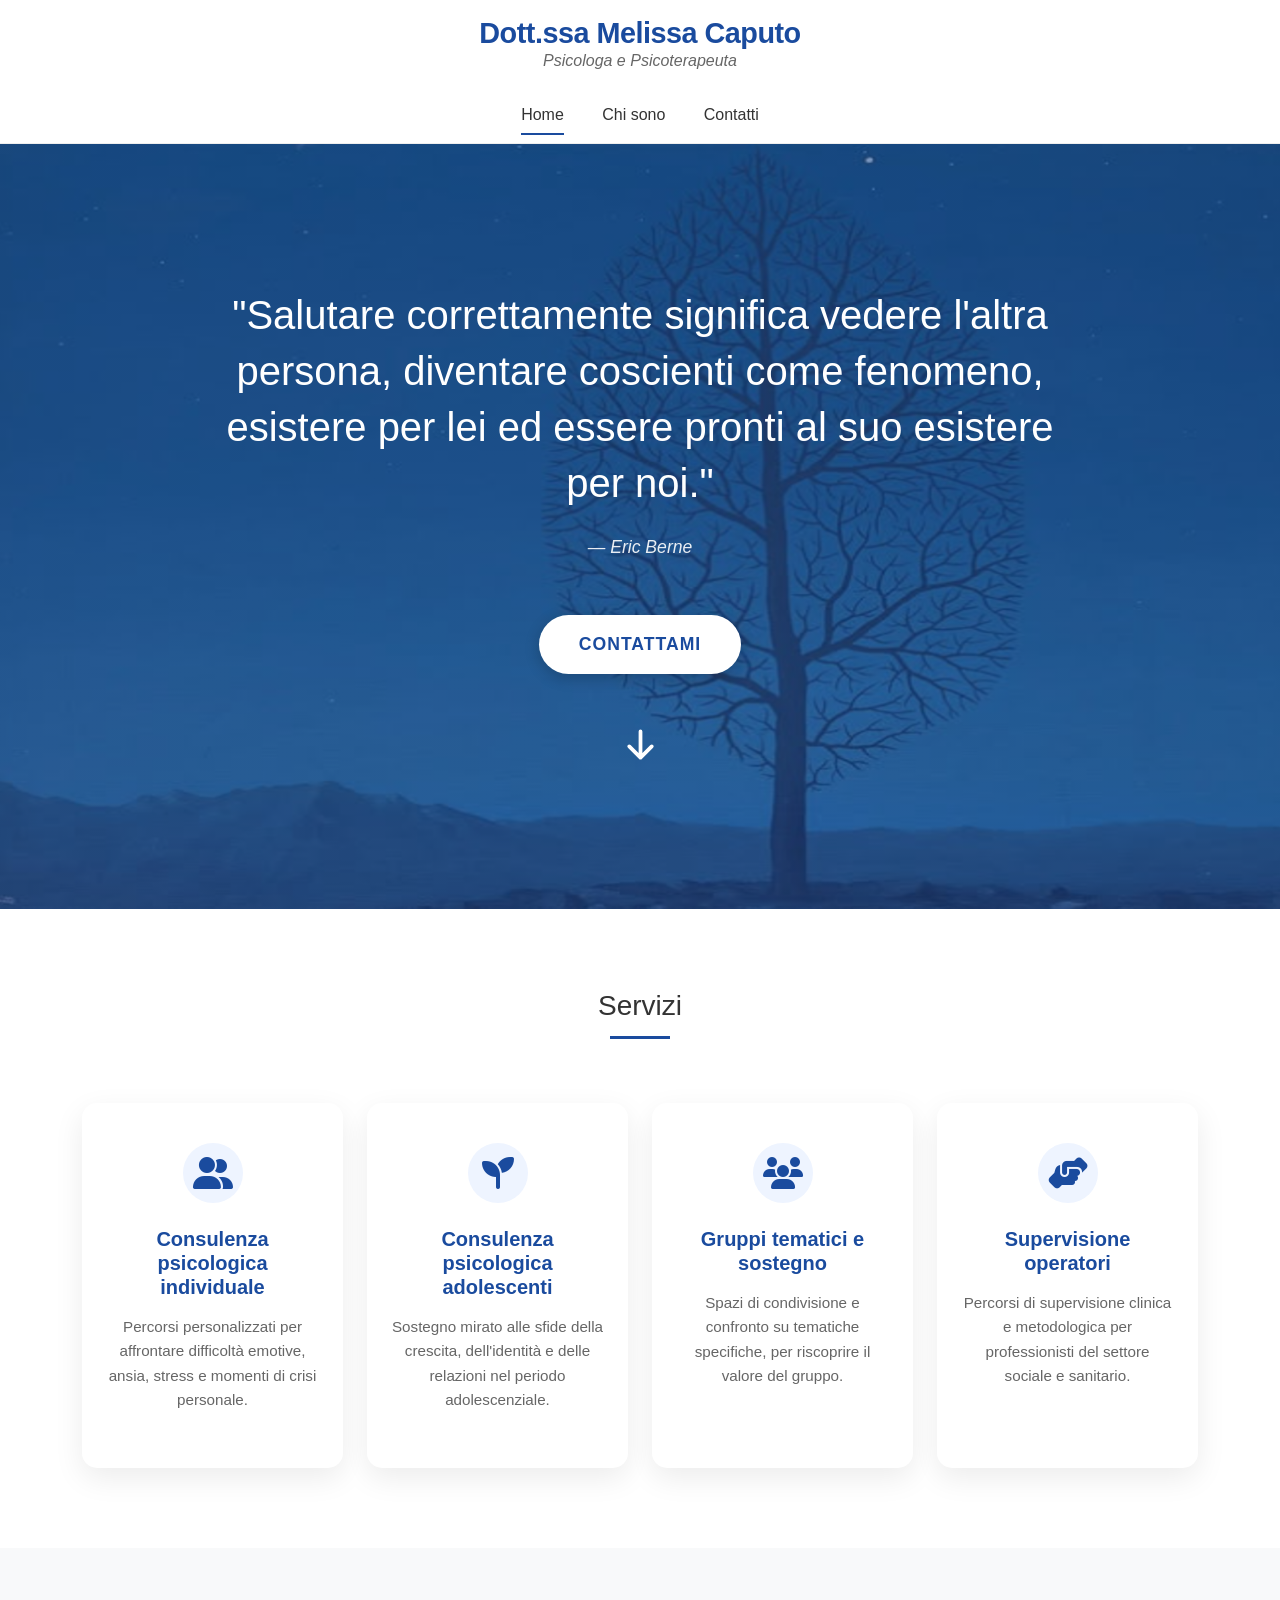
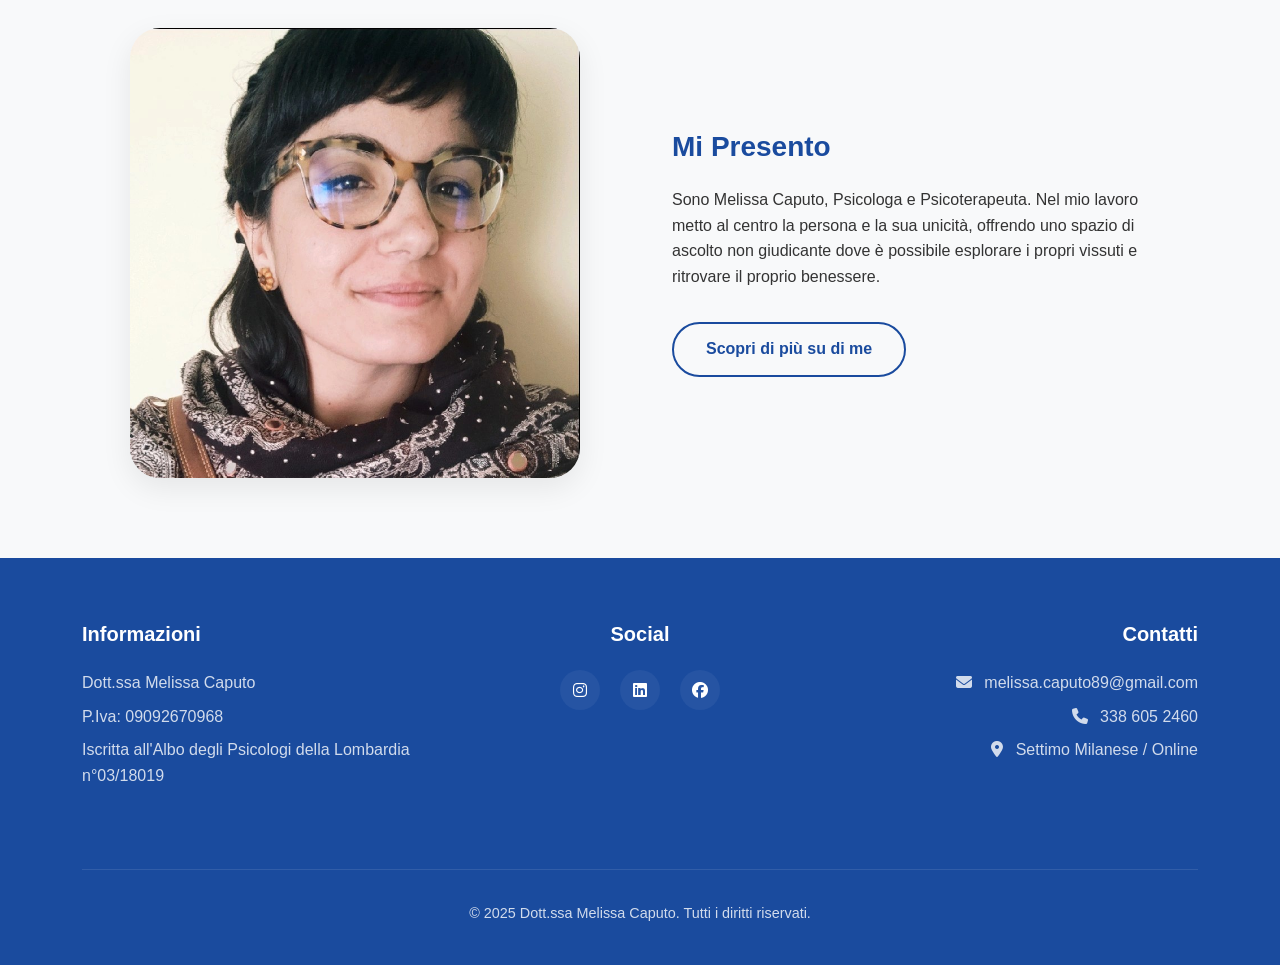
==== index.html @ 81faf16d "Add files via upload" ====
<!DOCTYPE html>
<html lang="it">
<head>
    <meta charset="UTF-8">
    <meta name="viewport" content="width=device-width, initial-scale=1.0">
    <title>Dott.ssa Melissa Caputo | Psicologa e Psicoterapeuta</title>

    <!-- Google Fonts (Opzionale, ma consigliato per un look professionale) -->
    <link rel="preconnect" href="https://fonts.googleapis.com">
    <link rel="preconnect" href="https://fonts.gstatic.com" crossorigin>
    <link href="https://fonts.googleapis.com/css2?family=Playfair+Display:ital,wght@0,400..900;1,400..900&family=Plus+Jakarta+Sans:ital,wght@0,200..800;1,200..800&display=swap" rel="stylesheet">

    <!-- Bootstrap CSS -->
    <link href="https://cdn.jsdelivr.net/npm/bootstrap@5.3.0/dist/css/bootstrap.min.css" rel="stylesheet">
    <!-- Font Awesome -->
    <link rel="stylesheet" href="https://cdnjs.cloudflare.com/ajax/libs/font-awesome/6.5.1/css/all.min.css">

    <!-- CSS personalizzato -->
    <link rel="stylesheet" href="css/style.css">
</head>
<body>

<header>
    <div class="container">
        <div class="navbar-brand-container text-center">
            <h2>Dott.ssa Melissa Caputo</h2>
            <h5><i>Psicologa e Psicoterapeuta</i></h5>
        </div>
    </div>
    <nav class="navbar navbar-expand-lg navbar-light">
        <div class="container justify-content-center">
            <button class="navbar-toggler" type="button" data-bs-toggle="collapse" data-bs-target="#navbarNav">
                <span class="navbar-toggler-icon"></span>
            </button>
            <div class="collapse navbar-collapse justify-content-center" id="navbarNav">
                <ul class="navbar-nav">
                    <li class="nav-item"><a class="nav-link active" href="index.html">Home</a></li>
                    <li class="nav-item"><a class="nav-link" href="chi_sono.html">Chi sono</a></li>
                    <li class="nav-item"><a class="nav-link" href="contatti.html">Contatti</a></li>
                </ul>
            </div>
        </div>
    </nav>
</header>

<main>
    <!-- Hero Section -->
    <section class="hero m-0 p-0">
        <div class="hero-content fade-in">
            <h2>
                "Salutare correttamente significa vedere l'altra persona, diventare coscienti come fenomeno, esistere per lei ed essere pronti al suo esistere per noi."
                <span class="citazione">— Eric Berne</span>
            </h2>
            <a href="mailto:melissa.caputo89@gmail.com" id="myButton" class="btn btn-primary mt-4">Contattami</a>
            
            <div class="scroll-arrow pt-5">
                <svg width="45" height="45" viewBox="0 0 24 24">
                    <path d="M12 5v14m0 0l-6-6m6 6l6-6" stroke="currentColor" stroke-width="2" stroke-linecap="round" stroke-linejoin="round"/>
                </svg>
            </div>
        </div>
    </section>

    <!-- Sezione Servizi -->
    <section id="servizi" class="container">
        <h3 class="section-title">Servizi</h3>
        <div class="row g-4">
            <div class="col-md-3">
                <div class="custom-card">
                    <div class="card-icon">
                        <i class="fas fa-user-friends fa-2x text-primary" style="color: var(--primary-blue) !important;"></i>
                    </div>
                    <h5>Consulenza psicologica individuale</h5>
                    <p>Percorsi personalizzati per affrontare difficoltà emotive, ansia, stress e momenti di crisi personale.</p>
                </div>
            </div>
            <div class="col-md-3">
                <div class="custom-card">
                    <div class="card-icon">
                        <i class="fas fa-seedling fa-2x text-primary" style="color: var(--primary-blue) !important;"></i>
                    </div>
                    <h5>Consulenza psicologica adolescenti</h5>
                    <p>Sostegno mirato alle sfide della crescita, dell'identità e delle relazioni nel periodo adolescenziale.</p>
                </div>
            </div>
            <div class="col-md-3">
                <div class="custom-card">
                    <div class="card-icon">
                        <i class="fas fa-users fa-2x text-primary" style="color: var(--primary-blue) !important;"></i>
                    </div>
                    <h5>Gruppi tematici e sostegno</h5>
                    <p>Spazi di condivisione e confronto su tematiche specifiche, per riscoprire il valore del gruppo.</p>
                </div>
            </div>
            <div class="col-md-3">
                <div class="custom-card">
                    <div class="card-icon">
                        <i class="fas fa-hands-helping fa-2x text-primary" style="color: var(--primary-blue) !important;"></i>
                    </div>
                    <h5>Supervisione operatori</h5>
                    <p>Percorsi di supervisione clinica e metodologica per professionisti del settore sociale e sanitario.</p>
                </div>
            </div>
        </div>
    </section>

    <!-- Sezione Presentazione -->
    <section class="bg-light">
        <div class="container">
            <div class="row align-items-center">
                <div class="col-lg-6 intro-img-container text-center mb-5 mb-lg-0">
                    <img src="img/foto.jpeg" class="foto" alt="Dott.ssa Melissa Caputo">
                </div>
                <div class="col-lg-6 intro-content">
                    <h3>Mi Presento</h3>
                    <p>Sono Melissa Caputo, Psicologa e Psicoterapeuta. Nel mio lavoro metto al centro la persona e la sua unicità, offrendo uno spazio di ascolto non giudicante dove è possibile esplorare i propri vissuti e ritrovare il proprio benessere.</p>
                    <a id="chiSono" href="chi_sono.html" class="mt-3">Scopri di più su di me</a>
                </div>
            </div>
        </div>
    </section>
</main>

<footer>
    <div class="container">
        <div class="row">
            <div class="col-md-4 mb-4">
                <h5>Informazioni</h5>
                <p>Dott.ssa Melissa Caputo</p>
                <p>P.Iva: 09092670968</p>
                <p>Iscritta all'Albo degli Psicologi della Lombardia n°03/18019</p>
            </div>
            <div class="col-md-4 mb-4 text-center">
                <h5>Social</h5>
                <div class="social-icons">
                    <a href="https://www.instagram.com/lapsicologanelblu" target="_blank"><i class="fab fa-instagram"></i></a>
                    <a href="https://www.linkedin.com/in/melissacaputo/" target="_blank"><i class="fab fa-linkedin"></i></a>
                    <a href="#" target="_blank"><i class="fab fa-facebook"></i></a>
                </div>
            </div>
            <div class="col-md-4 mb-4 text-md-end">
                <h5>Contatti</h5>
                <p><i class="fas fa-envelope me-2"></i> melissa.caputo89@gmail.com</p>
                <p><i class="fas fa-phone me-2"></i> 338 605 2460</p>
                <p><i class="fas fa-map-marker-alt me-2"></i> Settimo Milanese / Online</p>
            </div>
        </div>
        <div class="footer-bottom text-center">
            <p>&copy; 2025 Dott.ssa Melissa Caputo. Tutti i diritti riservati.</p>
        </div>
    </div>
</footer>

<script src="https://cdn.jsdelivr.net/npm/bootstrap@5.3.0/dist/js/bootstrap.bundle.min.js"></script>
<script src="js/script.js"></script>
</body>
</html>
---- css/style.css ----
/* 
    Progetto: Sito Dott.ssa Melissa Caputo
    Stile: Moderno, Professionale, Accogliente
*/

:root {
    --primary-blue: #1A4B9E;
    --secondary-blue: #133a7c;
    --accent-blue: #eef4ff;
    --text-dark: #333333;
    --text-light: #666666;
    --white: #ffffff;
    --transition: all 0.3s ease;
    --shadow: 0 10px 30px rgba(0, 0, 0, 0.08);
    --shadow-hover: 0 15px 40px rgba(0, 0, 0, 0.12);
}

body {
    font-family: 'Segoe UI', Roboto, Helvetica, Arial, sans-serif;
    color: var(--text-dark);
    line-height: 1.6;
    overflow-x: hidden;
}

/* Header & Navbar */
header {
    background-color: var(--white);
    border-bottom: 1px solid #eee;
    padding: 0;
}

.navbar-brand-container {
    padding: 1rem 0;
}

.navbar-brand-container h2 {
    color: var(--primary-blue);
    font-weight: 700;
    margin: 0;
    font-size: 1.8rem;
    letter-spacing: -0.5px;
}

.navbar-brand-container h5 {
    color: var(--text-light);
    font-weight: 400;
    margin: 0;
    font-size: 1rem;
}

.navbar {
    padding: 0.5rem 0 !important;
    background-color: var(--white) !important;
}

.navbar-nav .nav-link {
    color: var(--text-dark) !important;
    font-weight: 500;
    padding: 0.5rem 1.2rem !important;
    transition: var(--transition);
    position: relative;
}

.navbar-nav .nav-link::after {
    content: '';
    position: absolute;
    bottom: 0;
    left: 1.2rem;
    right: 1.2rem;
    height: 2px;
    background-color: var(--primary-blue);
    transform: scaleX(0);
    transition: var(--transition);
}

.navbar-nav .nav-link:hover::after,
.navbar-nav .nav-link.active::after {
    transform: scaleX(1);
}

.navbar-nav .nav-link:hover {
    color: var(--primary-blue) !important;
}

/* Hero Section */
.hero {
    background: linear-gradient(rgba(26, 75, 158, 0.5), rgba(26, 75, 158, 0.5)), 
                url('../img/sfondo.png');
    background-size: cover;
    background-position: center;
    background-attachment: fixed;
    image-rendering: -webkit-optimize-contrast; /* Migliora la nitidezza sui browser moderni */
    height: 85vh;
    min-height: 500px;
    display: flex;
    align-items: center;
    justify-content: center;
    position: relative;
    color: var(--white);
    text-align: center;
    margin-bottom: 4rem;
}

.hero::before {
    display: none; /* Rimosso l'overlay vecchio */
}

.hero-content {
    z-index: 2;
    max-width: 900px;
    padding: 2rem;
}

.hero h2 {
    font-size: 2.5rem;
    font-weight: 300;
    line-height: 1.4;
    margin-bottom: 2rem;
}

.citazione {
    font-size: 1.1rem;
    font-style: italic;
    margin-top: 1.5rem;
    opacity: 0.9;
    display: block;
}

#myButton {
    background-color: var(--white);
    color: var(--primary-blue);
    border: none;
    padding: 1rem 2.5rem;
    font-size: 1.1rem;
    font-weight: 600;
    border-radius: 50px;
    text-transform: uppercase;
    letter-spacing: 1px;
    box-shadow: 0 4px 15px rgba(0,0,0,0.2);
    transition: var(--transition);
    text-decoration: none;
}

#myButton:hover {
    background-color: var(--primary-blue);
    color: var(--white);
    transform: translateY(-3px);
    box-shadow: 0 6px 20px rgba(0,0,0,0.3);
}

/* Sezioni Generali */
section {
    padding: 5rem 0;
}

.section-title {
    text-align: center;
    margin-bottom: 4rem;
    position: relative;
    padding-bottom: 1rem;
}

.section-title::after {
    content: '';
    position: absolute;
    bottom: 0;
    left: 50%;
    transform: translateX(-50%);
    width: 60px;
    height: 3px;
    background-color: var(--primary-blue);
}

/* Cards Servizi */
.custom-card {
    background: var(--white);
    border: none;
    border-radius: 15px;
    padding: 2.5rem 1.5rem;
    text-align: center;
    box-shadow: var(--shadow);
    transition: var(--transition);
    height: 100%;
    opacity: 1; /* Sovrascrivo l'opacità 0 del vecchio script se necessario */
    transform: none; /* Sovrascrivo il translate del vecchio script */
}

.custom-card:hover {
    transform: translateY(-10px);
    box-shadow: var(--shadow-hover);
}

.card-icon {
    width: 60px;
    height: 60px;
    margin: 0 auto 1.5rem;
    background-color: var(--accent-blue);
    border-radius: 50%;
    display: flex;
    align-items: center;
    justify-content: center;
}

.card-icon img {
    width: 30px;
    height: 30px;
}

.custom-card h5 {
    color: var(--primary-blue);
    font-weight: 600;
    margin-bottom: 1rem;
}

.custom-card p {
    color: var(--text-light);
    font-size: 0.95rem;
}

/* Sezione Presentazione */
.intro-img-container {
    position: relative;
}

.foto {
    width: 100%;
    max-width: 450px;
    aspect-ratio: 1/1;
    border-radius: 30px;
    object-fit: cover;
    box-shadow: var(--shadow);
}

.intro-content {
    padding: 2rem;
}

.intro-content h3 {
    color: var(--primary-blue);
    font-weight: 700;
    margin-bottom: 1.5rem;
}

#chiSono {
    display: inline-block;
    background-color: transparent;
    color: var(--primary-blue);
    border: 2px solid var(--primary-blue);
    padding: 0.8rem 2rem;
    border-radius: 50px;
    font-weight: 600;
    text-decoration: none;
    transition: var(--transition);
}

#chiSono:hover {
    background-color: var(--primary-blue);
    color: var(--white);
}

/* Footer */
footer {
    background-color: var(--primary-blue);
    color: var(--white);
    padding: 4rem 0 2rem;
}

footer h5 {
    color: var(--white);
    font-weight: 600;
    margin-bottom: 1.5rem;
}

footer p {
    color: rgba(255, 255, 255, 0.8);
    margin-bottom: 0.5rem;
}

.social-icons a {
    display: inline-flex;
    align-items: center;
    justify-content: center;
    width: 40px;
    height: 40px;
    background-color: rgba(255,255,255,0.05);
    border-radius: 50%;
    color: var(--white);
    margin: 0 0.5rem;
    transition: var(--transition);
    text-decoration: none;
}

.social-icons a:hover {
    background-color: var(--primary-blue);
    transform: translateY(-3px);
}

.footer-bottom {
    margin-top: 3rem;
    padding-top: 2rem;
    border-top: 1px solid rgba(255,255,255,0.1);
    font-size: 0.9rem;
    color: #777;
}

/* Scroll Arrow */
.scroll-arrow {
    bottom: 20px;
}

/* Responsive */
@media (max-width: 991px) {
    .hero h2 {
        font-size: 1.8rem;
    }
    
    .intro-content {
        padding: 2rem 0;
        text-align: center;
    }
}

/* Animazioni base */
.fade-prepare {
    opacity: 0;
    transform: translateY(30px);
    transition: opacity 0.8s ease-out, transform 0.8s ease-out;
}

.fade-in-visible {
    opacity: 1;
    transform: translateY(0);
}

.fade-in {
    opacity: 0;
    transform: translateY(20px);
    animation: fadeIn 1s ease-out forwards;
}

@keyframes fadeIn {
    from { opacity: 0; transform: translateY(20px); }
    to { opacity: 1; transform: translateY(0); }
}
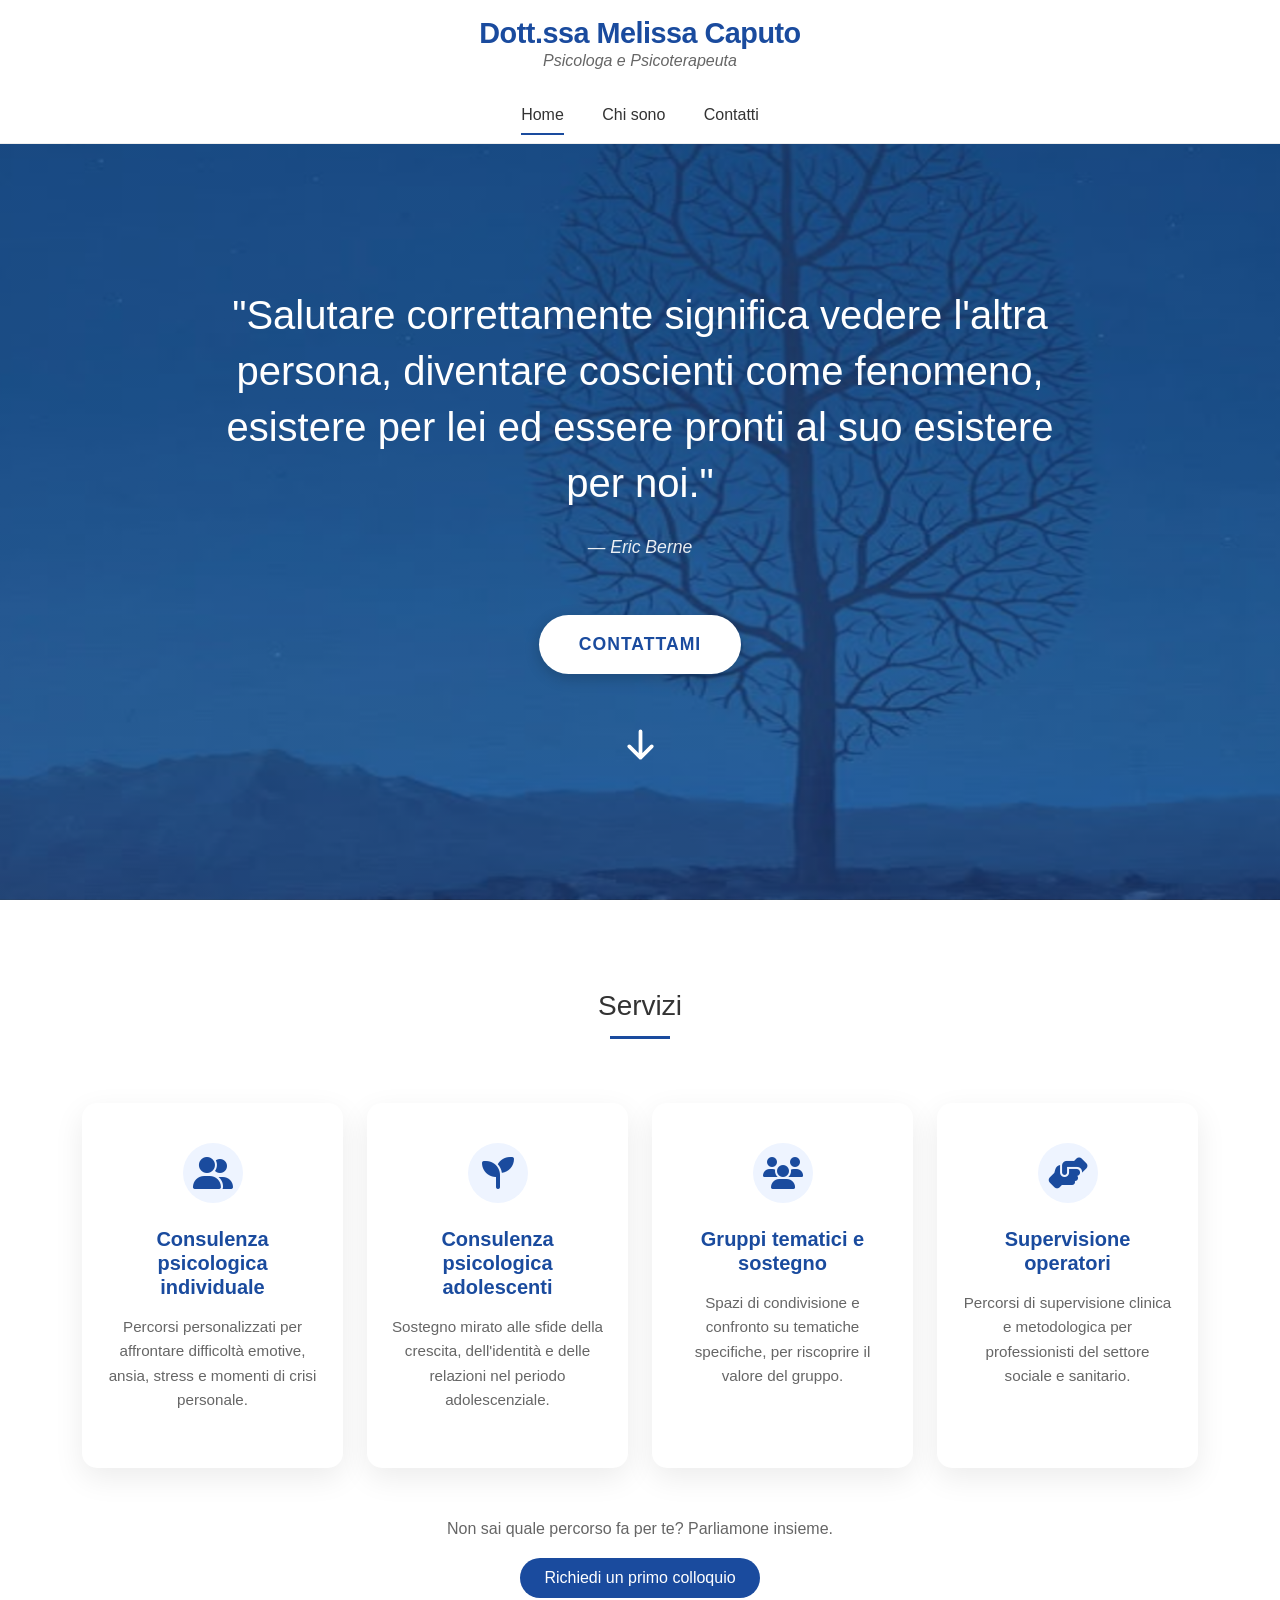
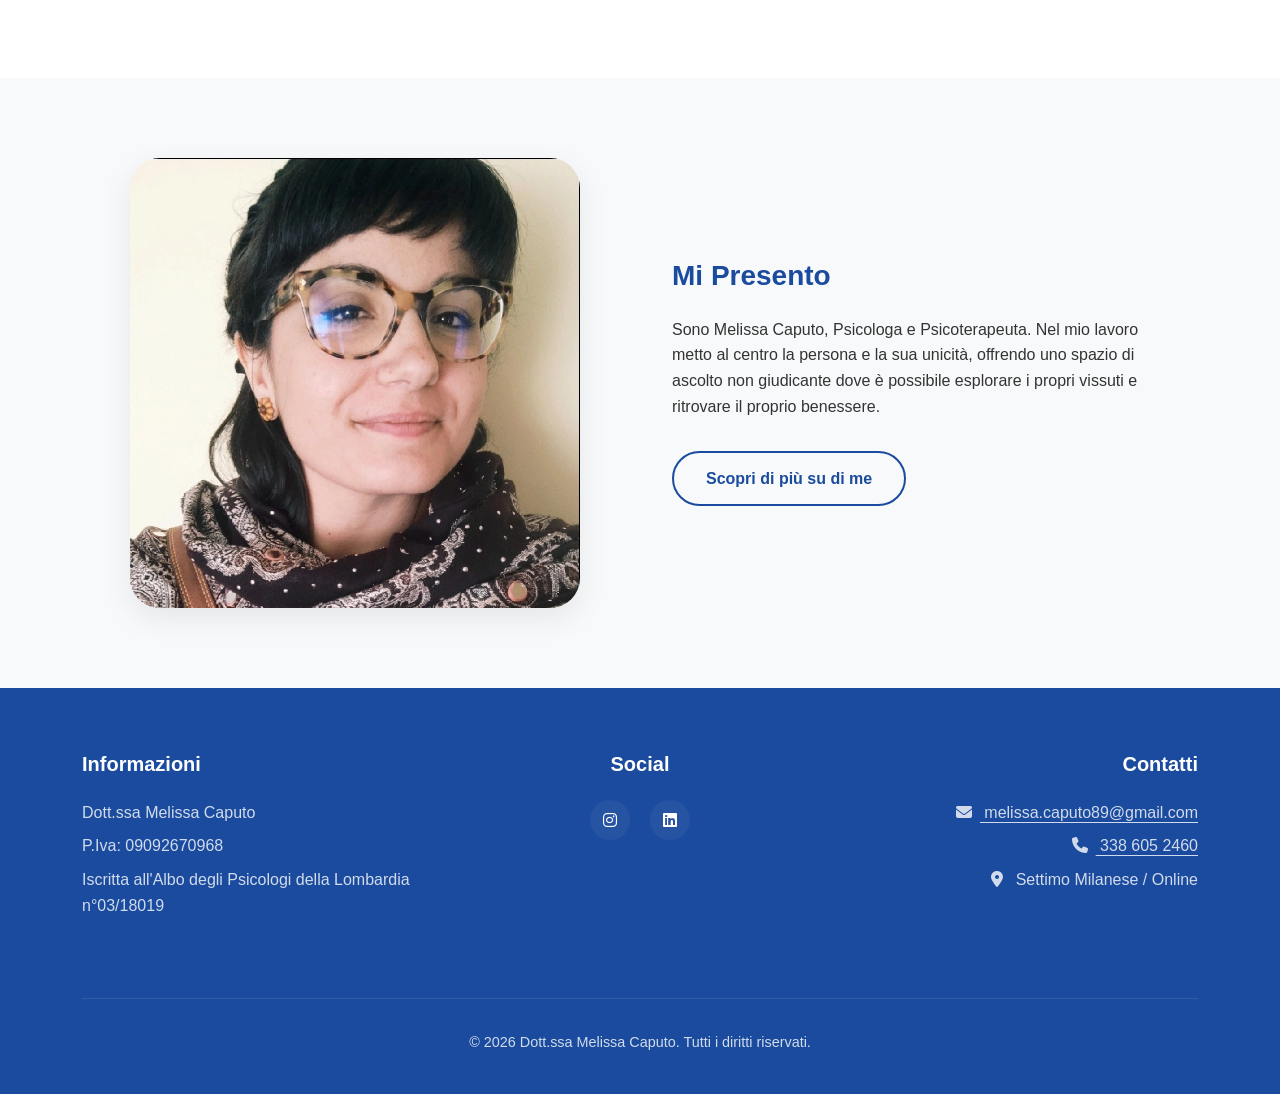
==== commit 04c3ea78: "secono commit" ====
--- a/index.html
+++ b/index.html
@@ -1,157 +1,173 @@
-<!DOCTYPE html>
-<html lang="it">
-<head>
-    <meta charset="UTF-8">
-    <meta name="viewport" content="width=device-width, initial-scale=1.0">
-    <title>Dott.ssa Melissa Caputo | Psicologa e Psicoterapeuta</title>
-
-    <!-- Google Fonts (Opzionale, ma consigliato per un look professionale) -->
-    <link rel="preconnect" href="https://fonts.googleapis.com">
-    <link rel="preconnect" href="https://fonts.gstatic.com" crossorigin>
-    <link href="https://fonts.googleapis.com/css2?family=Playfair+Display:ital,wght@0,400..900;1,400..900&family=Plus+Jakarta+Sans:ital,wght@0,200..800;1,200..800&display=swap" rel="stylesheet">
-
-    <!-- Bootstrap CSS -->
-    <link href="https://cdn.jsdelivr.net/npm/bootstrap@5.3.0/dist/css/bootstrap.min.css" rel="stylesheet">
-    <!-- Font Awesome -->
-    <link rel="stylesheet" href="https://cdnjs.cloudflare.com/ajax/libs/font-awesome/6.5.1/css/all.min.css">
-
-    <!-- CSS personalizzato -->
-    <link rel="stylesheet" href="css/style.css">
-</head>
-<body>
-
-<header>
-    <div class="container">
-        <div class="navbar-brand-container text-center">
-            <h2>Dott.ssa Melissa Caputo</h2>
-            <h5><i>Psicologa e Psicoterapeuta</i></h5>
-        </div>
-    </div>
-    <nav class="navbar navbar-expand-lg navbar-light">
-        <div class="container justify-content-center">
-            <button class="navbar-toggler" type="button" data-bs-toggle="collapse" data-bs-target="#navbarNav">
-                <span class="navbar-toggler-icon"></span>
-            </button>
-            <div class="collapse navbar-collapse justify-content-center" id="navbarNav">
-                <ul class="navbar-nav">
-                    <li class="nav-item"><a class="nav-link active" href="index.html">Home</a></li>
-                    <li class="nav-item"><a class="nav-link" href="chi_sono.html">Chi sono</a></li>
-                    <li class="nav-item"><a class="nav-link" href="contatti.html">Contatti</a></li>
-                </ul>
-            </div>
-        </div>
-    </nav>
-</header>
-
-<main>
-    <!-- Hero Section -->
-    <section class="hero m-0 p-0">
-        <div class="hero-content fade-in">
-            <h2>
-                "Salutare correttamente significa vedere l'altra persona, diventare coscienti come fenomeno, esistere per lei ed essere pronti al suo esistere per noi."
-                <span class="citazione">— Eric Berne</span>
-            </h2>
-            <a href="mailto:melissa.caputo89@gmail.com" id="myButton" class="btn btn-primary mt-4">Contattami</a>
-            
-            <div class="scroll-arrow pt-5">
-                <svg width="45" height="45" viewBox="0 0 24 24">
-                    <path d="M12 5v14m0 0l-6-6m6 6l6-6" stroke="currentColor" stroke-width="2" stroke-linecap="round" stroke-linejoin="round"/>
-                </svg>
-            </div>
-        </div>
-    </section>
-
-    <!-- Sezione Servizi -->
-    <section id="servizi" class="container">
-        <h3 class="section-title">Servizi</h3>
-        <div class="row g-4">
-            <div class="col-md-3">
-                <div class="custom-card">
-                    <div class="card-icon">
-                        <i class="fas fa-user-friends fa-2x text-primary" style="color: var(--primary-blue) !important;"></i>
-                    </div>
-                    <h5>Consulenza psicologica individuale</h5>
-                    <p>Percorsi personalizzati per affrontare difficoltà emotive, ansia, stress e momenti di crisi personale.</p>
-                </div>
-            </div>
-            <div class="col-md-3">
-                <div class="custom-card">
-                    <div class="card-icon">
-                        <i class="fas fa-seedling fa-2x text-primary" style="color: var(--primary-blue) !important;"></i>
-                    </div>
-                    <h5>Consulenza psicologica adolescenti</h5>
-                    <p>Sostegno mirato alle sfide della crescita, dell'identità e delle relazioni nel periodo adolescenziale.</p>
-                </div>
-            </div>
-            <div class="col-md-3">
-                <div class="custom-card">
-                    <div class="card-icon">
-                        <i class="fas fa-users fa-2x text-primary" style="color: var(--primary-blue) !important;"></i>
-                    </div>
-                    <h5>Gruppi tematici e sostegno</h5>
-                    <p>Spazi di condivisione e confronto su tematiche specifiche, per riscoprire il valore del gruppo.</p>
-                </div>
-            </div>
-            <div class="col-md-3">
-                <div class="custom-card">
-                    <div class="card-icon">
-                        <i class="fas fa-hands-helping fa-2x text-primary" style="color: var(--primary-blue) !important;"></i>
-                    </div>
-                    <h5>Supervisione operatori</h5>
-                    <p>Percorsi di supervisione clinica e metodologica per professionisti del settore sociale e sanitario.</p>
-                </div>
-            </div>
-        </div>
-    </section>
-
-    <!-- Sezione Presentazione -->
-    <section class="bg-light">
-        <div class="container">
-            <div class="row align-items-center">
-                <div class="col-lg-6 intro-img-container text-center mb-5 mb-lg-0">
-                    <img src="img/foto.jpeg" class="foto" alt="Dott.ssa Melissa Caputo">
-                </div>
-                <div class="col-lg-6 intro-content">
-                    <h3>Mi Presento</h3>
-                    <p>Sono Melissa Caputo, Psicologa e Psicoterapeuta. Nel mio lavoro metto al centro la persona e la sua unicità, offrendo uno spazio di ascolto non giudicante dove è possibile esplorare i propri vissuti e ritrovare il proprio benessere.</p>
-                    <a id="chiSono" href="chi_sono.html" class="mt-3">Scopri di più su di me</a>
-                </div>
-            </div>
-        </div>
-    </section>
-</main>
-
-<footer>
-    <div class="container">
-        <div class="row">
-            <div class="col-md-4 mb-4">
-                <h5>Informazioni</h5>
-                <p>Dott.ssa Melissa Caputo</p>
-                <p>P.Iva: 09092670968</p>
-                <p>Iscritta all'Albo degli Psicologi della Lombardia n°03/18019</p>
-            </div>
-            <div class="col-md-4 mb-4 text-center">
-                <h5>Social</h5>
-                <div class="social-icons">
-                    <a href="https://www.instagram.com/lapsicologanelblu" target="_blank"><i class="fab fa-instagram"></i></a>
-                    <a href="https://www.linkedin.com/in/melissacaputo/" target="_blank"><i class="fab fa-linkedin"></i></a>
-                    <a href="#" target="_blank"><i class="fab fa-facebook"></i></a>
-                </div>
-            </div>
-            <div class="col-md-4 mb-4 text-md-end">
-                <h5>Contatti</h5>
-                <p><i class="fas fa-envelope me-2"></i> melissa.caputo89@gmail.com</p>
-                <p><i class="fas fa-phone me-2"></i> 338 605 2460</p>
-                <p><i class="fas fa-map-marker-alt me-2"></i> Settimo Milanese / Online</p>
-            </div>
-        </div>
-        <div class="footer-bottom text-center">
-            <p>&copy; 2025 Dott.ssa Melissa Caputo. Tutti i diritti riservati.</p>
-        </div>
-    </div>
-</footer>
-
-<script src="https://cdn.jsdelivr.net/npm/bootstrap@5.3.0/dist/js/bootstrap.bundle.min.js"></script>
-<script src="js/script.js"></script>
-</body>
-</html>
+<!DOCTYPE html>
+<html lang="it">
+<head>
+    <meta charset="UTF-8">
+    <meta name="viewport" content="width=device-width, initial-scale=1.0">
+    <title>Dott.ssa Melissa Caputo | Psicologa e Psicoterapeuta</title>
+    <meta name="description" content="Dott.ssa Melissa Caputo, Psicologa e Psicoterapeuta a Settimo Milanese e online. Consulenza individuale, adolescenti, gruppi e supervisione.">
+
+    <!-- Google Fonts (Opzionale, ma consigliato per un look professionale) -->
+    <link rel="preconnect" href="https://fonts.googleapis.com">
+    <link rel="preconnect" href="https://fonts.gstatic.com" crossorigin>
+    <link href="https://fonts.googleapis.com/css2?family=Playfair+Display:ital,wght@0,400..900;1,400..900&family=Plus+Jakarta+Sans:ital,wght@0,200..800;1,200..800&display=swap" rel="stylesheet">
+
+    <!-- Bootstrap CSS -->
+    <link href="https://cdn.jsdelivr.net/npm/bootstrap@5.3.0/dist/css/bootstrap.min.css" rel="stylesheet">
+    <!-- Font Awesome -->
+    <link rel="stylesheet" href="https://cdnjs.cloudflare.com/ajax/libs/font-awesome/6.5.1/css/all.min.css">
+
+    <!-- CSS personalizzato -->
+    <link rel="stylesheet" href="css/style.css">
+</head>
+<body>
+
+<!-- Link "salta al contenuto": compare solo navigando con la tastiera -->
+<a href="#contenuto" class="visually-hidden-focusable d-block text-center p-2">Vai al contenuto principale</a>
+
+<header>
+    <div class="container">
+        <div class="navbar-brand-container text-center">
+            <a href="index.html" class="text-decoration-none">
+                <h2>Dott.ssa Melissa Caputo</h2>
+                <h5><i>Psicologa e Psicoterapeuta</i></h5>
+            </a>
+        </div>
+    </div>
+    <nav class="navbar navbar-expand-lg navbar-light" aria-label="Menu principale">
+        <div class="container justify-content-center">
+            <button class="navbar-toggler" type="button" data-bs-toggle="collapse" data-bs-target="#navbarNav" aria-controls="navbarNav" aria-expanded="false" aria-label="Apri il menu">
+                <span class="navbar-toggler-icon"></span>
+            </button>
+            <div class="collapse navbar-collapse justify-content-center" id="navbarNav">
+                <ul class="navbar-nav">
+                    <li class="nav-item"><a class="nav-link active" aria-current="page" href="index.html">Home</a></li>
+                    <li class="nav-item"><a class="nav-link" href="chi_sono.html">Chi sono</a></li>
+                    <li class="nav-item"><a class="nav-link" href="contatti.html">Contatti</a></li>
+                </ul>
+            </div>
+        </div>
+    </nav>
+</header>
+
+<main id="contenuto">
+    <!-- Hero Section -->
+    <section class="hero m-0 p-0">
+        <div class="hero-content fade-in">
+            <h2>
+                "Salutare correttamente significa vedere l'altra persona, diventare coscienti come fenomeno, esistere per lei ed essere pronti al suo esistere per noi."
+                <span class="citazione">— Eric Berne</span>
+            </h2>
+            <a href="contatti.html" id="myButton" class="btn btn-primary mt-4">Contattami</a>
+
+            <div class="pt-5">
+                <a href="#servizi" class="scroll-arrow d-inline-block text-white" aria-label="Scorri alla sezione Servizi">
+                    <svg width="45" height="45" viewBox="0 0 24 24" aria-hidden="true">
+                        <path d="M12 5v14m0 0l-6-6m6 6l6-6" stroke="currentColor" stroke-width="2" stroke-linecap="round" stroke-linejoin="round"/>
+                    </svg>
+                </a>
+            </div>
+        </div>
+    </section>
+
+    <!-- Sezione Servizi -->
+    <section id="servizi" class="container">
+        <h3 class="section-title">Servizi</h3>
+        <div class="row g-4">
+            <div class="col-sm-6 col-lg-3">
+                <div class="custom-card">
+                    <div class="card-icon">
+                        <i class="fas fa-user-friends fa-2x text-primary" style="color: var(--primary-blue) !important;" aria-hidden="true"></i>
+                    </div>
+                    <h5>Consulenza psicologica individuale</h5>
+                    <p>Percorsi personalizzati per affrontare difficoltà emotive, ansia, stress e momenti di crisi personale.</p>
+                </div>
+            </div>
+            <div class="col-sm-6 col-lg-3">
+                <div class="custom-card">
+                    <div class="card-icon">
+                        <i class="fas fa-seedling fa-2x text-primary" style="color: var(--primary-blue) !important;" aria-hidden="true"></i>
+                    </div>
+                    <h5>Consulenza psicologica adolescenti</h5>
+                    <p>Sostegno mirato alle sfide della crescita, dell'identità e delle relazioni nel periodo adolescenziale.</p>
+                </div>
+            </div>
+            <div class="col-sm-6 col-lg-3">
+                <div class="custom-card">
+                    <div class="card-icon">
+                        <i class="fas fa-users fa-2x text-primary" style="color: var(--primary-blue) !important;" aria-hidden="true"></i>
+                    </div>
+                    <h5>Gruppi tematici e sostegno</h5>
+                    <p>Spazi di condivisione e confronto su tematiche specifiche, per riscoprire il valore del gruppo.</p>
+                </div>
+            </div>
+            <div class="col-sm-6 col-lg-3">
+                <div class="custom-card">
+                    <div class="card-icon">
+                        <i class="fas fa-hands-helping fa-2x text-primary" style="color: var(--primary-blue) !important;" aria-hidden="true"></i>
+                    </div>
+                    <h5>Supervisione operatori</h5>
+                    <p>Percorsi di supervisione clinica e metodologica per professionisti del settore sociale e sanitario.</p>
+                </div>
+            </div>
+        </div>
+
+        <!-- Invito all'azione dopo i servizi -->
+        <div class="text-center mt-5">
+            <p class="mb-3" style="color: var(--text-light);">Non sai quale percorso fa per te? Parliamone insieme.</p>
+            <a href="contatti.html" class="btn btn-primary px-4 py-2 rounded-pill" style="background-color: var(--primary-blue); border: none;">Richiedi un primo colloquio</a>
+        </div>
+    </section>
+
+    <!-- Sezione Presentazione -->
+    <section class="bg-light">
+        <div class="container">
+            <div class="row align-items-center">
+                <div class="col-lg-6 intro-img-container text-center mb-5 mb-lg-0">
+                    <img src="img/foto.jpeg" class="foto" alt="Ritratto della Dott.ssa Melissa Caputo" loading="lazy">
+                </div>
+                <div class="col-lg-6 intro-content">
+                    <h3>Mi Presento</h3>
+                    <p>Sono Melissa Caputo, Psicologa e Psicoterapeuta. Nel mio lavoro metto al centro la persona e la sua unicità, offrendo uno spazio di ascolto non giudicante dove è possibile esplorare i propri vissuti e ritrovare il proprio benessere.</p>
+                    <a id="chiSono" href="chi_sono.html" class="mt-3">Scopri di più su di me</a>
+                </div>
+            </div>
+        </div>
+    </section>
+</main>
+
+<footer>
+    <div class="container">
+        <div class="row">
+            <div class="col-md-4 mb-4">
+                <h5>Informazioni</h5>
+                <p>Dott.ssa Melissa Caputo</p>
+                <p>P.Iva: 09092670968</p>
+                <p>Iscritta all'Albo degli Psicologi della Lombardia n°03/18019</p>
+            </div>
+            <div class="col-md-4 mb-4 text-center">
+                <h5>Social</h5>
+                <div class="social-icons">
+                    <a href="https://www.instagram.com/lapsicologanelblu" target="_blank" rel="noopener" aria-label="Instagram (si apre in una nuova scheda)" title="Instagram"><i class="fab fa-instagram" aria-hidden="true"></i></a>
+                    <a href="https://www.linkedin.com/in/melissacaputo/" target="_blank" rel="noopener" aria-label="LinkedIn (si apre in una nuova scheda)" title="LinkedIn"><i class="fab fa-linkedin" aria-hidden="true"></i></a>
+                    <!-- Facebook: inserire l'indirizzo della pagina e togliere il commento
+                    <a href="https://www.facebook.com/..." target="_blank" rel="noopener" aria-label="Facebook (si apre in una nuova scheda)" title="Facebook"><i class="fab fa-facebook" aria-hidden="true"></i></a>
+                    -->
+                </div>
+            </div>
+            <div class="col-md-4 mb-4 text-md-end">
+                <h5>Contatti</h5>
+                <p><a href="mailto:melissa.caputo89@gmail.com" class="text-reset link-offset-2"><i class="fas fa-envelope me-2" aria-hidden="true"></i> melissa.caputo89@gmail.com</a></p>
+                <p><a href="tel:+393386052460" class="text-reset link-offset-2"><i class="fas fa-phone me-2" aria-hidden="true"></i> 338 605 2460</a></p>
+                <p><i class="fas fa-map-marker-alt me-2" aria-hidden="true"></i> Settimo Milanese / Online</p>
+            </div>
+        </div>
+        <div class="footer-bottom text-center">
+            <p>&copy; <span id="anno-corrente">2025</span> Dott.ssa Melissa Caputo. Tutti i diritti riservati.</p>
+        </div>
+    </div>
+</footer>
+
+<script src="https://cdn.jsdelivr.net/npm/bootstrap@5.3.0/dist/js/bootstrap.bundle.min.js"></script>
+<script src="js/script.js"></script>
+</body>
+</html>
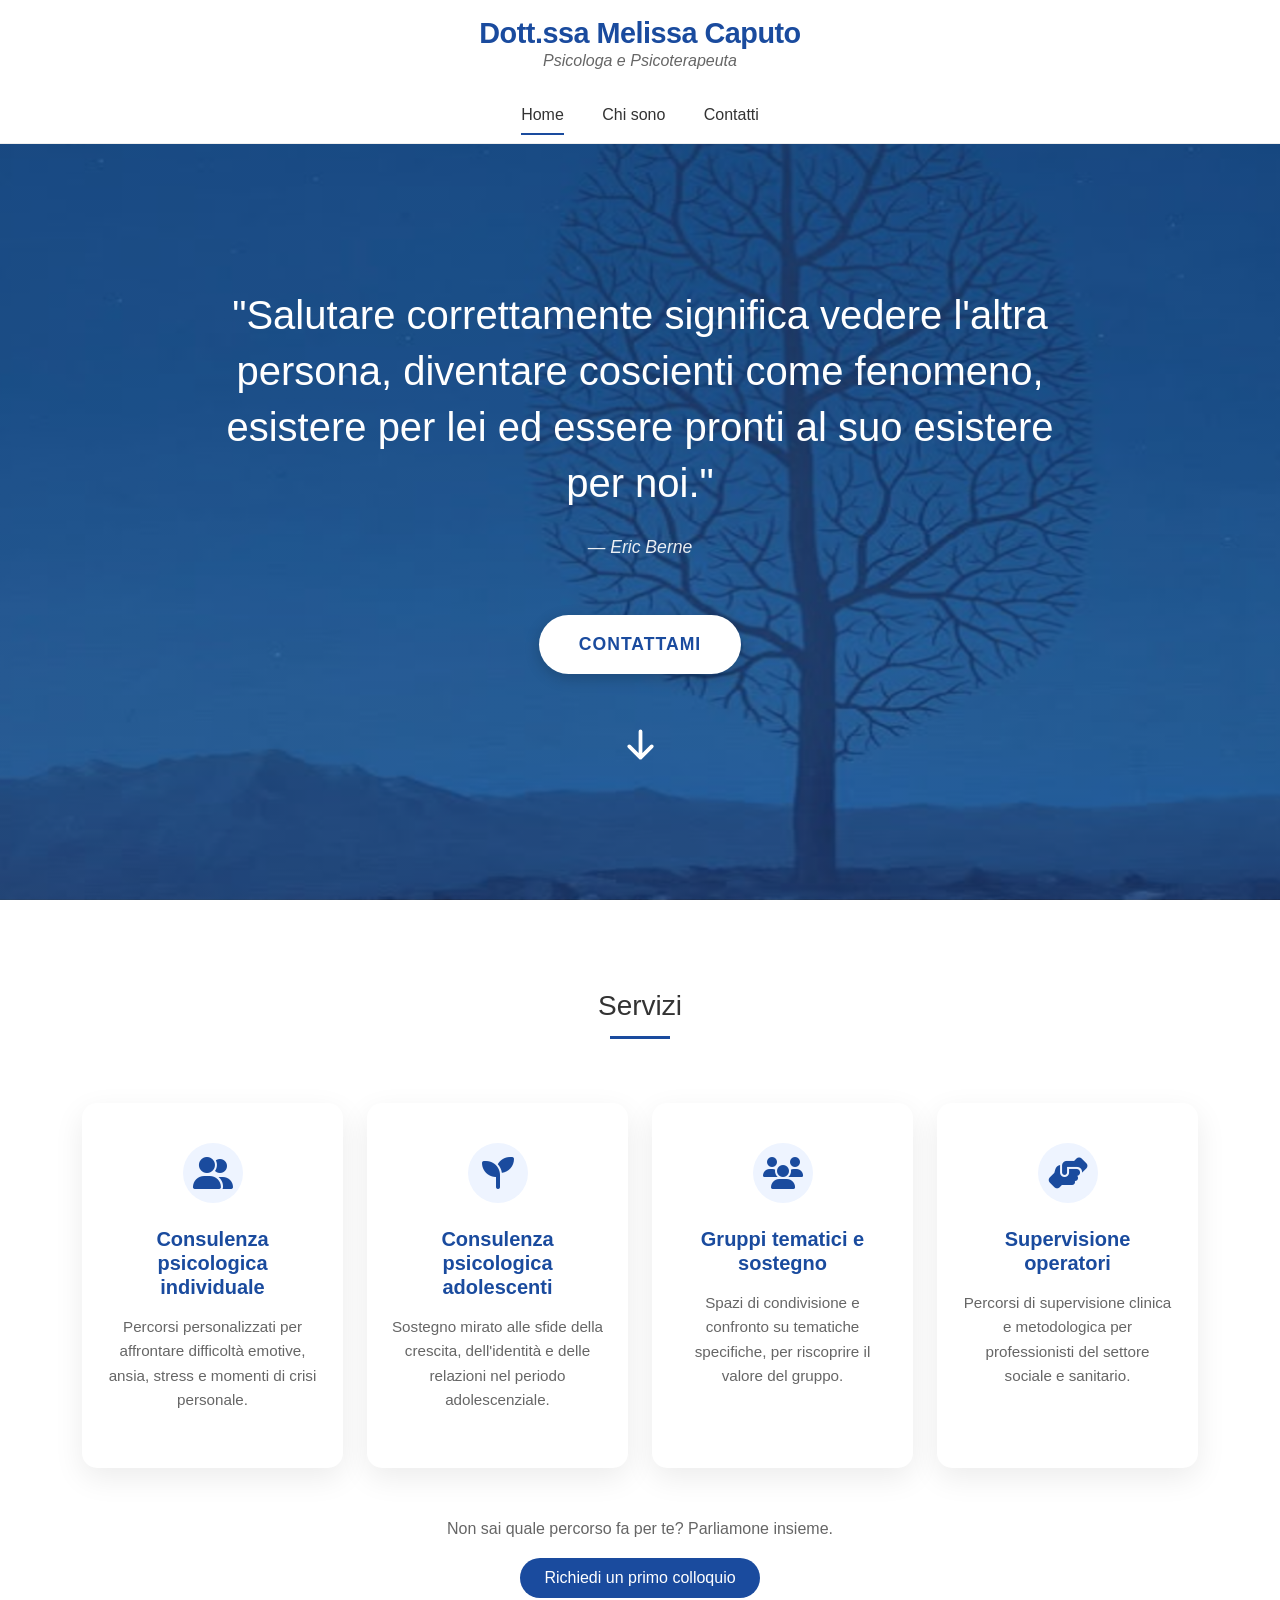
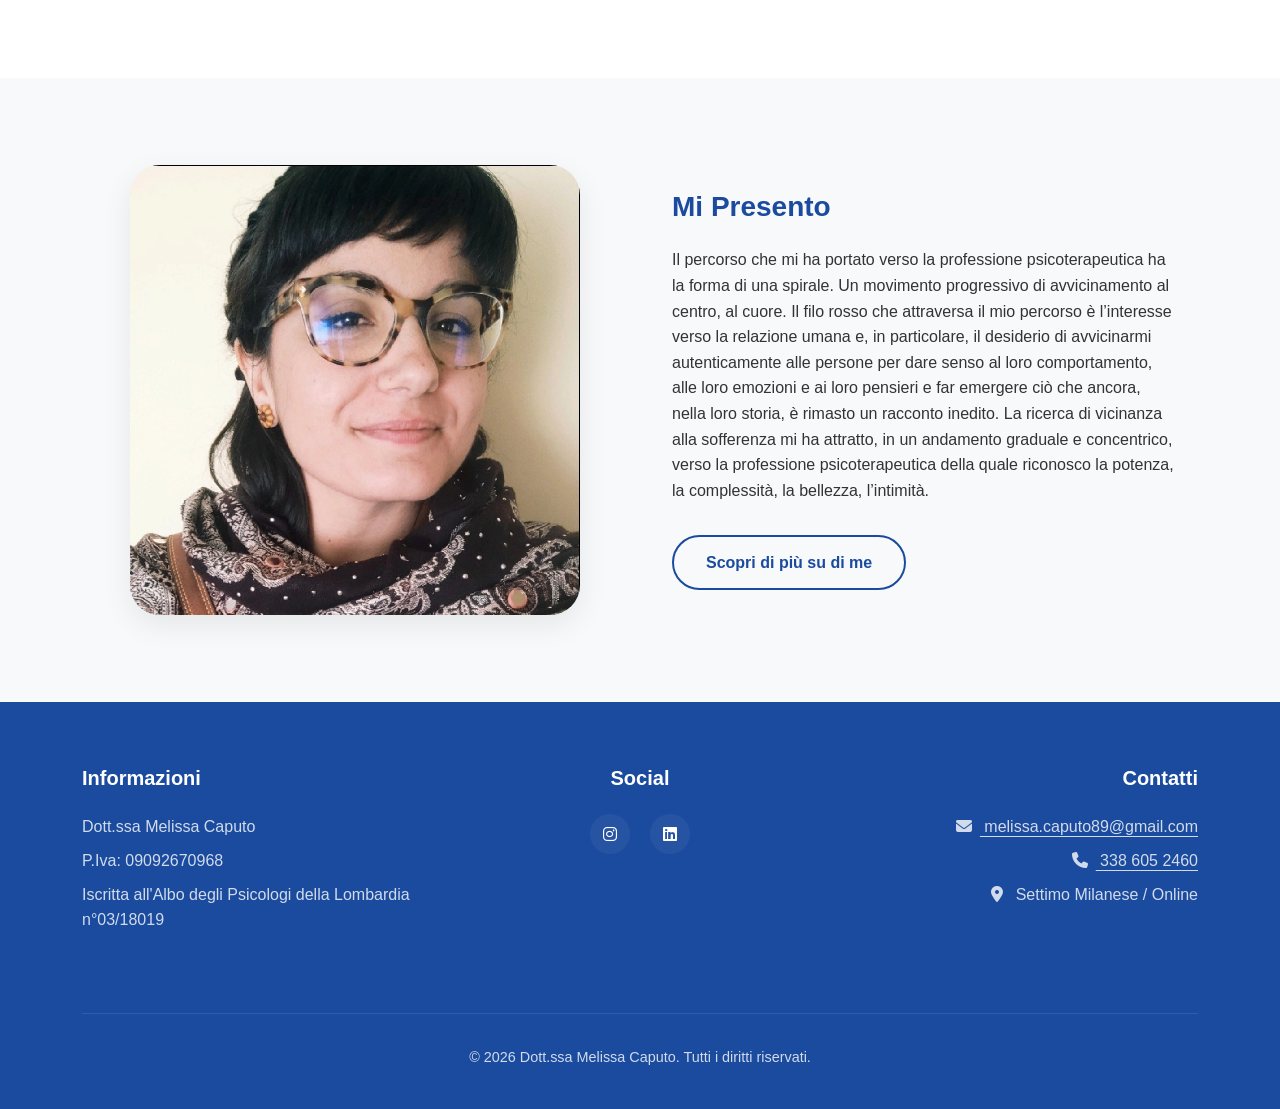
==== commit 42ef578a: "fix testo" ====
--- a/index.html
+++ b/index.html
@@ -127,7 +127,8 @@
                 </div>
                 <div class="col-lg-6 intro-content">
                     <h3>Mi Presento</h3>
-                    <p>Sono Melissa Caputo, Psicologa e Psicoterapeuta. Nel mio lavoro metto al centro la persona e la sua unicità, offrendo uno spazio di ascolto non giudicante dove è possibile esplorare i propri vissuti e ritrovare il proprio benessere.</p>
+                    <p>Il percorso che mi ha portato verso la professione psicoterapeutica ha la forma di una spirale. Un movimento progressivo di avvicinamento al centro, al cuore. 
+                    Il filo rosso che attraversa il mio percorso è l’interesse verso la relazione umana e, in particolare, il desiderio di avvicinarmi autenticamente alle persone per dare senso al loro comportamento, alle loro emozioni e ai loro pensieri e far emergere ciò che ancora, nella loro storia, è rimasto un racconto inedito. La ricerca di vicinanza alla sofferenza mi ha attratto, in un andamento graduale e concentrico, verso la professione psicoterapeutica della quale riconosco la potenza, la complessità, la bellezza, l’intimità.</p>
                     <a id="chiSono" href="chi_sono.html" class="mt-3">Scopri di più su di me</a>
                 </div>
             </div>
